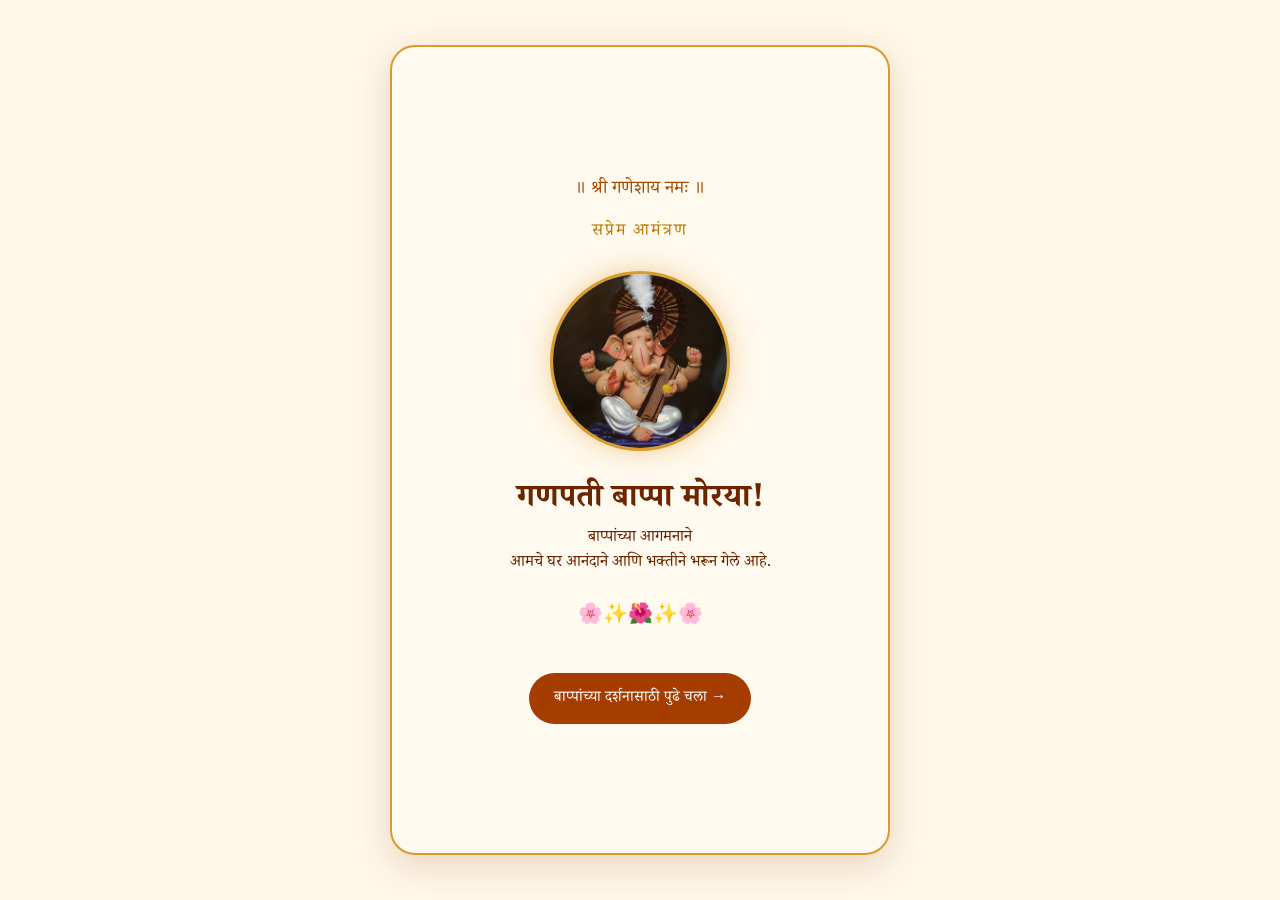
==== index.html @ 400f2520 "Add files via upload" ====
<!DOCTYPE html>
<html lang="mr">

<head>
    <meta charset="UTF-8">
    <meta name="viewport" content="width=device-width, initial-scale=1.0">

    <title>गणपती बाप्पा मोरया 🙏</title>

    <link rel="stylesheet" href="style.css">

    <link rel="preconnect" href="https://fonts.googleapis.com">
    <link rel="preconnect" href="https://fonts.gstatic.com" crossorigin>
    <link href="https://fonts.googleapis.com/css2?family=Noto+Serif+Devanagari:wght@400;600;700&display=swap" rel="stylesheet">
</head>

<body>

    <div class="invitation home-page">

        <p class="mantra">॥ श्री गणेशाय नमः ॥</p>

        <p class="welcome">सप्रेम आमंत्रण</p>

        <div class="ganpati">
   <img src="bappa.jpg" alt="श्री गणपती बाप्पा">
</div>

        <h1>गणपती बाप्पा मोरया!</h1>

        <p class="message">
            बाप्पांच्या आगमनाने
            <br>
            आमचे घर आनंदाने आणि भक्तीने भरून गेले आहे.
        </p>

        <div class="flowers">
            🌸✨🌺✨🌸
        </div>

        <a href="invitation.html" class="button">
            बाप्पांच्या दर्शनासाठी पुढे चला →
        </a>

    </div>

</body>

</html>
---- style.css ----
* {
    margin: 0;
    padding: 0;
    box-sizing: border-box;
}

body {
    min-height: 100vh;
    background: #fff7e8;
    font-family: "Noto Serif Devanagari", serif;
    display: flex;
    justify-content: center;
    align-items: center;
    color: #6b2600;
}

.invitation {
    width: 90%;
    max-width: 500px;
    min-height: 90vh;
    padding: 35px 25px;
    text-align: center;

    background: #fffaf0;

    border: 2px solid #d99b2b;
    border-radius: 25px;

    box-shadow: 0 10px 35px rgba(120, 60, 0, 0.18);

    animation: appear 1.5s ease;
}

/* Top mantra */

.mantra {
    color: #a84b00;
    font-size: 18px;
    margin-bottom: 15px;
}

/* Welcome */

.welcome {
    font-size: 17px;
    color: #c27a00;
    letter-spacing: 2px;
}

/* Bappa symbol */

.ganpati {
    width: 180px;
    height: 180px;

    margin: 25px auto;

    border-radius: 50%;

    display: flex;
    justify-content: center;
    align-items: center;

    background: #fff0cf;

    border: 3px solid #d99b2b;

    box-shadow:
        0 0 20px rgba(218, 150, 30, 0.3),
        0 0 50px rgba(218, 150, 30, 0.15);

    overflow: hidden;

    animation: float 3s ease-in-out infinite;
}

.ganpati img {
    width: 100%;
    height: 100%;
    object-fit: cover;
}

/* Details */

.details {
    margin: 30px 0;

    padding: 20px;

    border-top: 1px solid #e1b75d;
    border-bottom: 1px solid #e1b75d;
}

.details div {
    margin: 15px 0;
}

.details span {
    font-size: 22px;
}

.details h3 {
    color: #a63d00;
    margin: 4px;
}

.details p {
    font-size: 15px;
}

/* Blessing */

.blessing {
    font-size: 15px;
    line-height: 1.9;
    font-style: italic;
    color: #8a5100;
}

/* Flowers */

.flowers {
    margin: 25px 0;
    font-size: 20px;
}

/* Bottom */

h2 {
    font-size: 21px;
    color: #a63d00;
}

/* Animations */

@keyframes appear {

    from {
        opacity: 0;
        transform: translateY(30px);
    }

    to {
        opacity: 1;
        transform: translateY(0);
    }

}

@keyframes float {

    0%, 100% {
        transform: translateY(0);
    }

    50% {
        transform: translateY(-8px);
    }

}

/* Mobile */

@media (max-width: 450px) {

    .invitation {
        width: 94%;
        padding: 30px 18px;
    }

    h1 {
        font-size: 25px;
    }

    .message {
        font-size: 15px;
    }

}
/* Main Page Button */

.button {
    display: inline-block;

    margin-top: 15px;
    padding: 14px 25px;

    background: #a63d00;
    color: white;

    text-decoration: none;

    border-radius: 30px;

    font-size: 15px;

    transition: 0.3s;
}

.button:hover {
    transform: scale(1.05);
    background: #c45a00;
}

/* Back Button */
.back-button {
    position: fixed;
    bottom: 20px;
    left: 20px;

    padding: 10px 18px;

    background: #a63d00;
    color: white;

    text-decoration: none;

    border-radius: 25px;

    font-size: 14px;

    box-shadow: 0 4px 12px rgba(0, 0, 0, 0.15);

    transition: 0.3s;

    z-index: 100;
}

.back-button:hover {
    transform: scale(1.05);
    background: #c45a00;
}

/* Main Page */

.home-page {
    display: flex;
    flex-direction: column;
    justify-content: center;
    align-items: center;
}
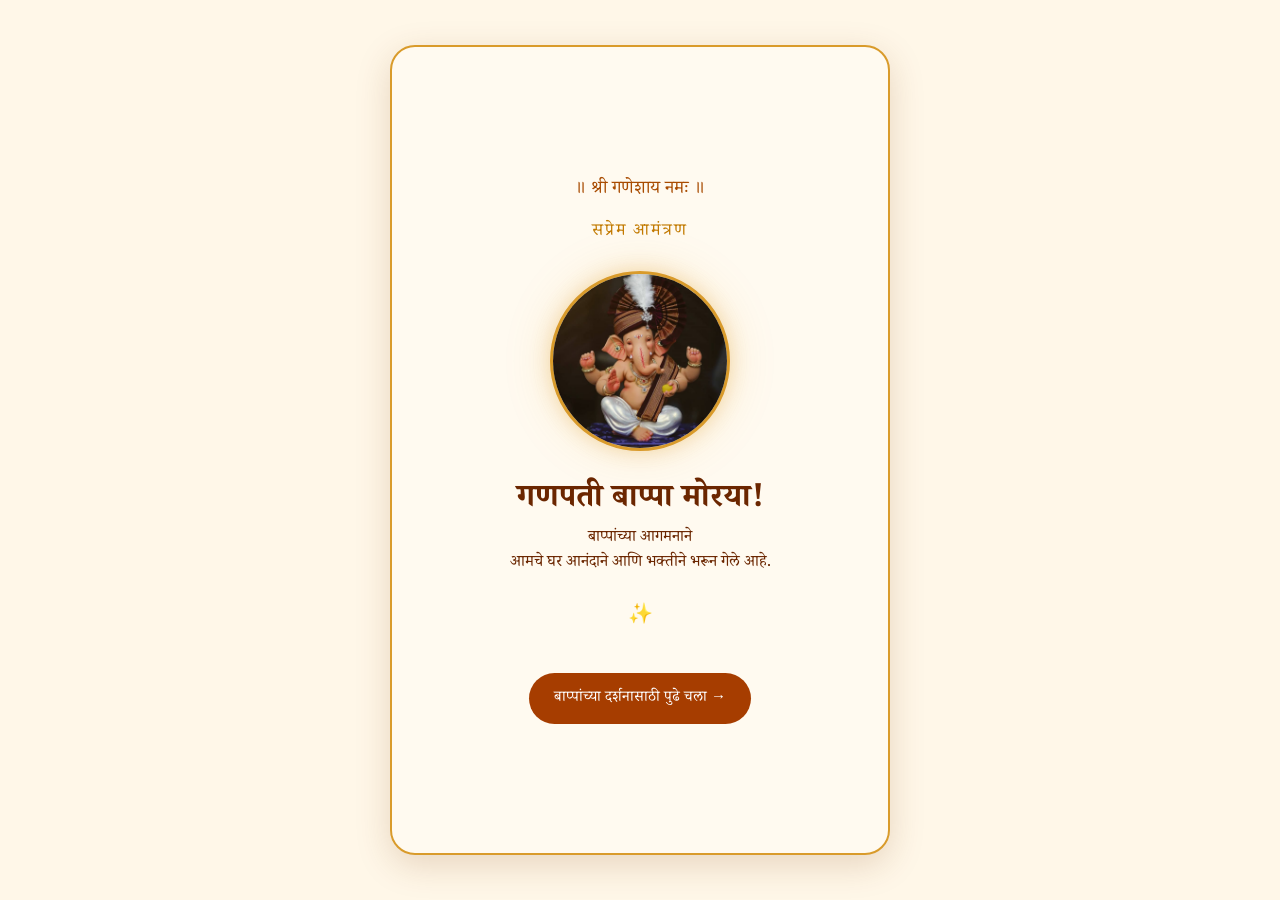
==== commit 157fd6a7: "emoji updation" ====
--- a/index.html
+++ b/index.html
@@ -35,7 +35,7 @@
         </p>
 
         <div class="flowers">
-            🌸✨🌺✨🌸
+            ✨
         </div>
 
         <a href="invitation.html" class="button">
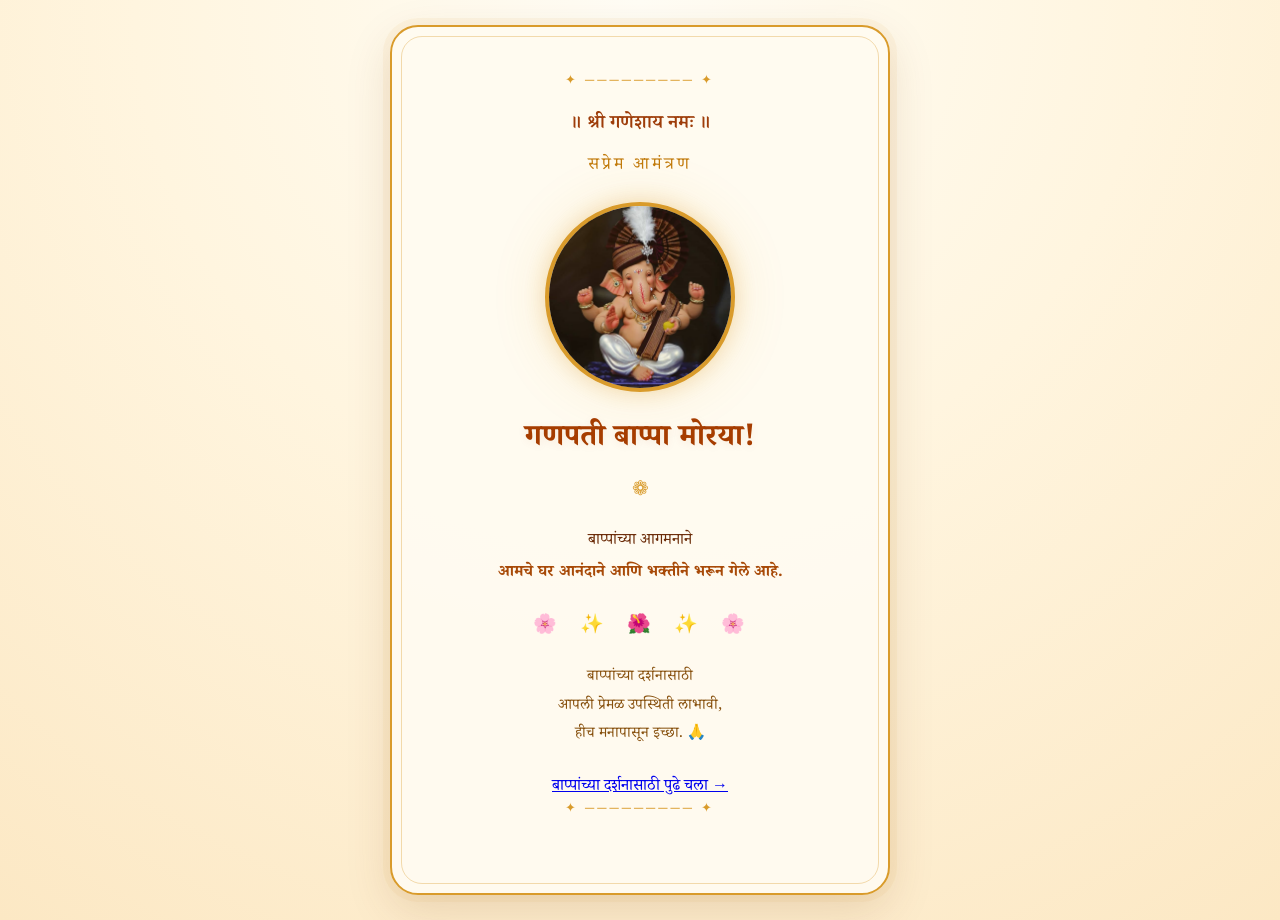
==== commit 0cec17e6: "Improve Ganpati invitation design" ====
--- a/index.html
+++ b/index.html
@@ -9,38 +9,70 @@
 
     <link rel="stylesheet" href="style.css">
 
+    <!-- Marathi Font -->
     <link rel="preconnect" href="https://fonts.googleapis.com">
     <link rel="preconnect" href="https://fonts.gstatic.com" crossorigin>
-    <link href="https://fonts.googleapis.com/css2?family=Noto+Serif+Devanagari:wght@400;600;700&display=swap" rel="stylesheet">
+    <link href="https://fonts.googleapis.com/css2?family=Noto+Serif+Devanagari:wght@400;500;600;700&display=swap"
+        rel="stylesheet">
 </head>
 
 <body>
 
     <div class="invitation home-page">
 
-        <p class="mantra">॥ श्री गणेशाय नमः ॥</p>
+        <!-- Decorative Top -->
+        <div class="top-decoration">
+            ✦ ───────── ✦
+        </div>
 
-        <p class="welcome">सप्रेम आमंत्रण</p>
+        <p class="mantra">
+            ॥ श्री गणेशाय नमः ॥
+        </p>
 
+        <p class="welcome">
+            सप्रेम आमंत्रण
+        </p>
+
+        <!-- Bappa Image -->
         <div class="ganpati">
-   <img src="bappa.jpg" alt="श्री गणपती बाप्पा">
-</div>
+            <img src="bappa.jpg" alt="श्री गणपती बाप्पा">
+        </div>
 
-        <h1>गणपती बाप्पा मोरया!</h1>
+        <h1>
+            गणपती बाप्पा मोरया!
+        </h1>
+
+        <div class="small-divider">
+            ❁
+        </div>
 
         <p class="message">
             बाप्पांच्या आगमनाने
             <br>
-            आमचे घर आनंदाने आणि भक्तीने भरून गेले आहे.
+            <strong>आमचे घर आनंदाने आणि भक्तीने भरून गेले आहे.</strong>
         </p>
 
         <div class="flowers">
-            ✨
+            🌸 &nbsp; ✨ &nbsp; 🌺 &nbsp; ✨ &nbsp; 🌸
         </div>
 
+        <p class="invite-line">
+            बाप्पांच्या दर्शनासाठी
+            <br>
+            आपली प्रेमळ उपस्थिती लाभावी,
+            <br>
+            हीच मनापासून इच्छा. 🙏
+        </p>
+
+        <!-- Next Page Button -->
         <a href="invitation.html" class="button">
-            बाप्पांच्या दर्शनासाठी पुढे चला →
+            बाप्पांच्या दर्शनासाठी पुढे चला
+            <span>→</span>
         </a>
+
+        <div class="bottom-decoration">
+            ✦ ───────── ✦
+        </div>
 
     </div>
 
--- a/style.css
+++ b/style.css
@@ -1,241 +1,604 @@
+/* ============================= */
+/* BASIC RESET */
+/* ============================= */
+
 * {
     margin: 0;
     padding: 0;
     box-sizing: border-box;
 }
 
+
+/* ============================= */
+/* BODY */
+/* ============================= */
+
 body {
     min-height: 100vh;
-    background: #fff7e8;
+
+    background:
+        radial-gradient(circle at top, #fffdf5 0%, #fff5df 45%, #fce8c4 100%);
+
     font-family: "Noto Serif Devanagari", serif;
+
+    color: #6b2b08;
+
     display: flex;
     justify-content: center;
     align-items: center;
-    color: #6b2600;
-}
+
+    padding: 25px 15px;
+}
+
+
+/* ============================= */
+/* MAIN INVITATION CARD */
+/* ============================= */
 
 .invitation {
-    width: 90%;
+    position: relative;
+
+    width: 100%;
     max-width: 500px;
+
     min-height: 90vh;
-    padding: 35px 25px;
+
+    padding: 45px 28px 55px;
+
     text-align: center;
 
-    background: #fffaf0;
+    background: rgba(255, 251, 241, 0.96);
 
     border: 2px solid #d99b2b;
-    border-radius: 25px;
-
-    box-shadow: 0 10px 35px rgba(120, 60, 0, 0.18);
-
-    animation: appear 1.5s ease;
-}
-
-/* Top mantra */
+
+    border-radius: 28px;
+
+    box-shadow:
+        0 15px 45px rgba(120, 60, 0, 0.15),
+        0 0 0 7px rgba(217, 155, 43, 0.06);
+
+    overflow: hidden;
+
+    animation: pageAppear 1.2s ease;
+}
+
+
+/* Inner Border */
+
+.invitation::before {
+    content: "";
+
+    position: absolute;
+
+    top: 9px;
+    left: 9px;
+    right: 9px;
+    bottom: 9px;
+
+    border: 1px solid rgba(217, 155, 43, 0.35);
+
+    border-radius: 21px;
+
+    pointer-events: none;
+}
+
+
+/* ============================= */
+/* TOP DECORATION */
+/* ============================= */
+
+.top-decoration,
+.bottom-decoration {
+    color: #d99b2b;
+
+    font-size: 13px;
+
+    letter-spacing: 3px;
+
+    margin-bottom: 18px;
+}
+
+
+/* ============================= */
+/* MANTRA */
+/* ============================= */
 
 .mantra {
-    color: #a84b00;
-    font-size: 18px;
-    margin-bottom: 15px;
-}
-
-/* Welcome */
+    color: #9e3d0a;
+
+    font-size: 19px;
+
+    font-weight: 600;
+
+    margin-bottom: 13px;
+}
+
+
+/* ============================= */
+/* WELCOME */
+/* ============================= */
 
 .welcome {
+    color: #c17a0a;
+
     font-size: 17px;
-    color: #c27a00;
-    letter-spacing: 2px;
-}
-
-/* Bappa symbol */
+
+    letter-spacing: 3px;
+
+    margin-bottom: 22px;
+}
+
+
+/* ============================= */
+/* BAPPA IMAGE */
+/* ============================= */
 
 .ganpati {
-    width: 180px;
-    height: 180px;
-
-    margin: 25px auto;
+    width: 190px;
+    height: 190px;
+
+    margin: 0 auto 25px;
 
     border-radius: 50%;
 
-    display: flex;
-    justify-content: center;
-    align-items: center;
+    overflow: hidden;
+
+    border: 4px solid #d99b2b;
 
     background: #fff0cf;
 
-    border: 3px solid #d99b2b;
-
     box-shadow:
-        0 0 20px rgba(218, 150, 30, 0.3),
-        0 0 50px rgba(218, 150, 30, 0.15);
-
-    overflow: hidden;
-
-    animation: float 3s ease-in-out infinite;
-}
+        0 0 20px rgba(217, 155, 43, 0.3),
+        0 0 55px rgba(217, 155, 43, 0.15);
+
+    animation: floating 4s ease-in-out infinite;
+}
+
 
 .ganpati img {
     width: 100%;
     height: 100%;
+
     object-fit: cover;
-}
-
-/* Details */
+
+    display: block;
+}
+
+
+/* ============================= */
+/* SMALL BAPPA IMAGE PAGE 2 */
+/* ============================= */
+
+.small-ganpati {
+    width: 125px;
+    height: 125px;
+
+    margin-bottom: 20px;
+}
+
+
+/* ============================= */
+/* MAIN HEADING */
+/* ============================= */
+
+h1 {
+    color: #a63d00;
+
+    font-size: 30px;
+
+    font-weight: 700;
+
+    margin-bottom: 12px;
+
+    text-shadow: 0 2px 8px rgba(166, 61, 0, 0.08);
+}
+
+
+/* ============================= */
+/* SMALL DIVIDER */
+/* ============================= */
+
+.small-divider {
+    color: #d99b2b;
+
+    font-size: 20px;
+
+    margin: 5px 0 18px;
+}
+
+
+/* ============================= */
+/* MESSAGE */
+/* ============================= */
+
+.message {
+    color: #6b2b08;
+
+    font-size: 16px;
+
+    line-height: 2;
+
+    margin-bottom: 20px;
+}
+
+
+.message strong {
+    color: #a84a08;
+}
+
+
+/* ============================= */
+/* FLOWERS */
+/* ============================= */
+
+.flowers {
+    margin: 22px 0;
+
+    font-size: 19px;
+
+    letter-spacing: 2px;
+
+    animation: gentleGlow 3s ease-in-out infinite;
+}
+
+
+/* ============================= */
+/* EXTRA INVITATION TEXT */
+/* ============================= */
+
+.invite-line {
+    font-size: 15px;
+
+    line-height: 1.9;
+
+    color: #87500d;
+
+    margin-bottom: 25px;
+}
+
+
+/* ============================= */
+/* BUTTON */
+/* ============================= */
+
+
+
+/* ============================= */
+/* DETAILS SECTION */
+/* ============================= */
 
 .details {
-    margin: 30px 0;
-
-    padding: 20px;
-
-    border-top: 1px solid #e1b75d;
-    border-bottom: 1px solid #e1b75d;
-}
-
-.details div {
-    margin: 15px 0;
-}
-
-.details span {
-    font-size: 22px;
-}
-
-.details h3 {
+    margin: 28px 0;
+
+    padding: 10px 5px;
+
+    border-top: 1px solid #dfb45a;
+
+    border-bottom: 1px solid #dfb45a;
+}
+
+
+/* ============================= */
+/* EACH DETAIL */
+/* ============================= */
+
+.detail-item {
+    display: flex;
+
+    align-items: center;
+
+    justify-content: center;
+
+    gap: 15px;
+
+    margin: 20px 0;
+}
+
+
+.detail-icon {
+    width: 42px;
+    height: 42px;
+
+    display: flex;
+
+    justify-content: center;
+    align-items: center;
+
+    background: #fff0cf;
+
+    border: 1px solid #e2b95e;
+
+    border-radius: 50%;
+
+    font-size: 19px;
+
+    flex-shrink: 0;
+}
+
+
+.detail-item h3 {
     color: #a63d00;
-    margin: 4px;
-}
-
-.details p {
+
+    font-size: 17px;
+
+    margin-bottom: 4px;
+}
+
+
+.detail-item p {
+    color: #6b2b08;
+
+    font-size: 14px;
+
+    line-height: 1.7;
+}
+
+
+.detail-item strong {
+    color: #a84a08;
+}
+
+
+/* ============================= */
+/* BLESSING BOX */
+/* ============================= */
+
+.blessing-box {
+    margin: 25px auto;
+
+    padding: 18px 15px;
+
+    max-width: 370px;
+
+    background: #fff5dc;
+
+    border-left: 3px solid #d99b2b;
+
+    border-right: 3px solid #d99b2b;
+
+    border-radius: 10px;
+}
+
+
+.blessing {
+    color: #87500d;
+
     font-size: 15px;
-}
-
-/* Blessing */
-
-.blessing {
-    font-size: 15px;
-    line-height: 1.9;
+
+    line-height: 2;
+
     font-style: italic;
-    color: #8a5100;
-}
-
-/* Flowers */
-
-.flowers {
-    margin: 25px 0;
-    font-size: 20px;
-}
-
-/* Bottom */
+}
+
+
+/* ============================= */
+/* FINAL HEADING */
+/* ============================= */
 
 h2 {
-    font-size: 21px;
     color: #a63d00;
-}
-
-/* Animations */
-
-@keyframes appear {
+
+    font-size: 23px;
+
+    margin-top: 10px;
+
+    margin-bottom: 12px;
+}
+
+
+/* ============================= */
+/* THANK YOU TEXT */
+/* ============================= */
+
+.thank-you {
+    color: #9a6518;
+
+    font-size: 14px;
+
+    font-style: italic;
+
+    line-height: 1.8;
+}
+
+
+/* ============================= */
+/* BACK BUTTON */
+/* ============================= */
+
+.back-button {
+    position: fixed;
+
+    left: 18px;
+    bottom: 18px;
+
+    padding: 9px 17px;
+
+    background: #a63d00;
+
+    color: white;
+
+    text-decoration: none;
+
+    border-radius: 25px;
+
+    font-size: 13px;
+
+    box-shadow:
+        0 5px 15px rgba(0, 0, 0, 0.18);
+
+    transition: all 0.3s ease;
+
+    z-index: 100;
+}
+
+
+.back-button:hover {
+    background: #c45a00;
+
+    transform: translateY(-3px);
+}
+
+
+/* ============================= */
+/* ANIMATIONS */
+/* ============================= */
+
+@keyframes pageAppear {
 
     from {
         opacity: 0;
-        transform: translateY(30px);
+
+        transform: translateY(25px);
     }
 
     to {
         opacity: 1;
+
         transform: translateY(0);
     }
-
-}
-
-@keyframes float {
-
-    0%, 100% {
+}
+
+
+@keyframes floating {
+
+    0% {
         transform: translateY(0);
     }
 
     50% {
-        transform: translateY(-8px);
-    }
-
-}
-
-/* Mobile */
-
-@media (max-width: 450px) {
+        transform: translateY(-7px);
+    }
+
+    100% {
+        transform: translateY(0);
+    }
+}
+
+
+@keyframes gentleGlow {
+
+    0% {
+        opacity: 0.75;
+    }
+
+    50% {
+        opacity: 1;
+    }
+
+    100% {
+        opacity: 0.75;
+    }
+}
+
+
+/* ============================= */
+/* MOBILE DESIGN */
+/* ============================= */
+
+@media (max-width: 500px) {
+
+    body {
+        padding: 10px;
+    }
+
 
     .invitation {
-        width: 94%;
-        padding: 30px 18px;
-    }
+        min-height: 95vh;
+
+        padding: 35px 20px 60px;
+
+        border-radius: 23px;
+    }
+
+
+    .mantra {
+        font-size: 17px;
+    }
+
+
+    .welcome {
+        font-size: 15px;
+
+        letter-spacing: 2px;
+    }
+
+
+    .ganpati {
+        width: 155px;
+        height: 155px;
+    }
+
+
+    .small-ganpati {
+        width: 110px;
+        height: 110px;
+    }
+
 
     h1 {
         font-size: 25px;
     }
 
+
     .message {
-        font-size: 15px;
-    }
-
-}
-/* Main Page Button */
-
-.button {
-    display: inline-block;
-
-    margin-top: 15px;
-    padding: 14px 25px;
-
-    background: #a63d00;
-    color: white;
-
-    text-decoration: none;
-
-    border-radius: 30px;
-
-    font-size: 15px;
-
-    transition: 0.3s;
-}
-
-.button:hover {
-    transform: scale(1.05);
-    background: #c45a00;
-}
-
-/* Back Button */
-.back-button {
-    position: fixed;
-    bottom: 20px;
-    left: 20px;
-
-    padding: 10px 18px;
-
-    background: #a63d00;
-    color: white;
-
-    text-decoration: none;
-
-    border-radius: 25px;
-
-    font-size: 14px;
-
-    box-shadow: 0 4px 12px rgba(0, 0, 0, 0.15);
-
-    transition: 0.3s;
-
-    z-index: 100;
-}
-
-.back-button:hover {
-    transform: scale(1.05);
-    background: #c45a00;
-}
-
-/* Main Page */
-
-.home-page {
-    display: flex;
-    flex-direction: column;
-    justify-content: center;
-    align-items: center;
+        font-size: 14px;
+
+        line-height: 1.9;
+    }
+
+
+    .invite-line {
+        font-size: 14px;
+    }
+
+
+    .button {
+        font-size: 14px;
+
+        padding: 13px 20px;
+    }
+
+
+    .detail-item {
+        gap: 12px;
+    }
+
+
+    .detail-icon {
+        width: 38px;
+        height: 38px;
+
+        font-size: 17px;
+    }
+
+
+    .detail-item h3 {
+        font-size: 16px;
+    }
+
+
+    .detail-item p {
+        font-size: 13px;
+    }
+
+
+    .blessing {
+        font-size: 14px;
+    }
+
+
+    h2 {
+        font-size: 20px;
+    }
+
+
+    .back-button {
+        left: 12px;
+        bottom: 12px;
+
+        font-size: 12px;
+
+        padding: 8px 14px;
+    }
+
 }
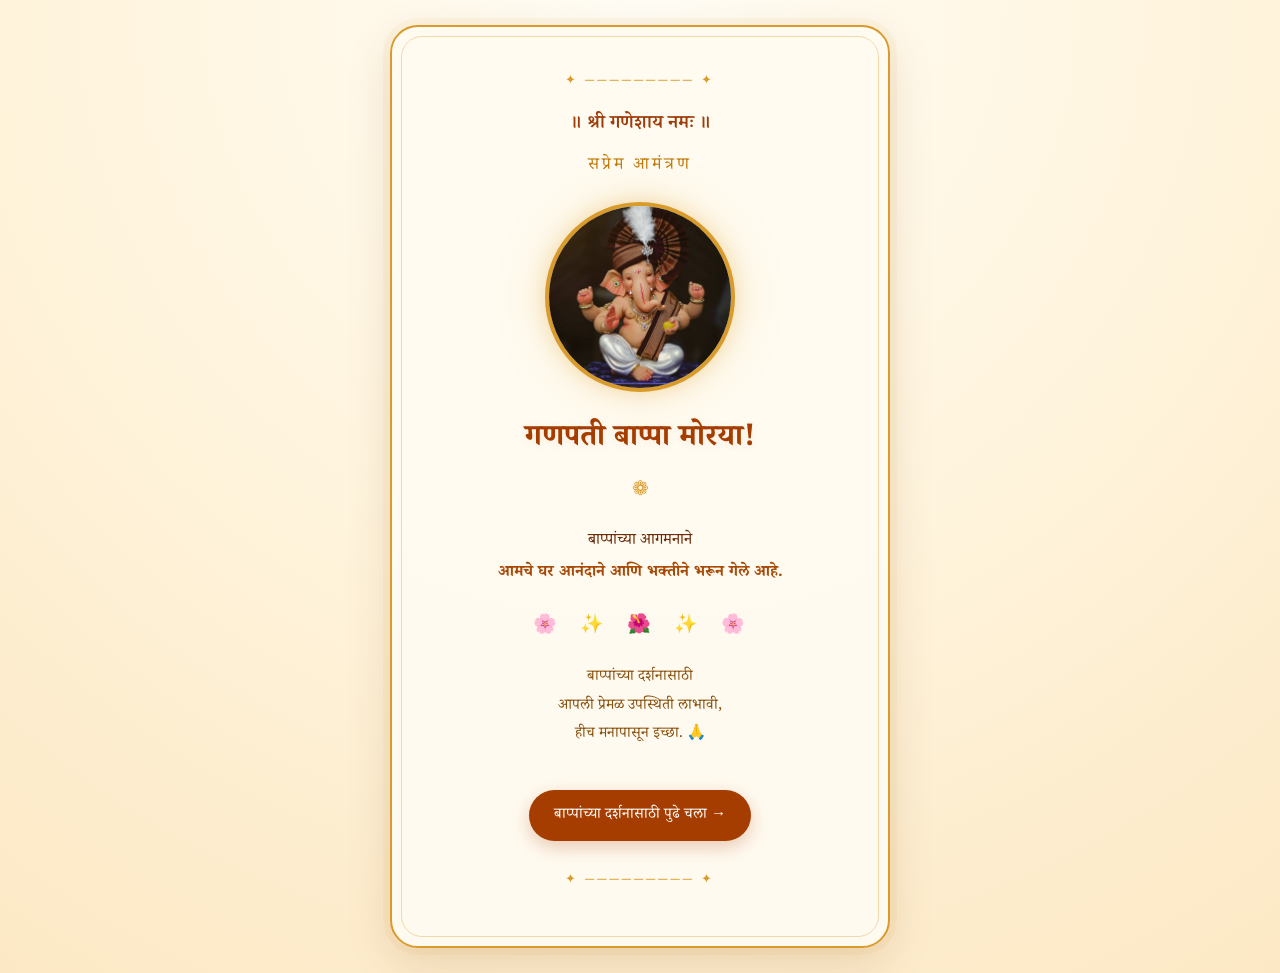
==== commit 6fe63335: "final" ====
--- a/index.html
+++ b/index.html
@@ -53,7 +53,7 @@
         </p>
 
         <div class="flowers">
-            🌸 &nbsp; ✨ &nbsp; 🌺 &nbsp; ✨ &nbsp; 🌸
+          🌸 &nbsp; ✨ &nbsp; 🌺 &nbsp; ✨ &nbsp; 🌸
         </div>
 
         <p class="invite-line">
@@ -65,10 +65,9 @@
         </p>
 
         <!-- Next Page Button -->
-        <a href="invitation.html" class="button">
-            बाप्पांच्या दर्शनासाठी पुढे चला
-            <span>→</span>
-        </a>
+       <a href="invitation.html" class="button">
+    बाप्पांच्या दर्शनासाठी पुढे चला →
+      </a>
 
         <div class="bottom-decoration">
             ✦ ───────── ✦
--- a/style.css
+++ b/style.css
@@ -1,6 +1,10 @@
-/* ============================= */
-/* BASIC RESET */
-/* ============================= */
+/* =========================================
+   GANPATI INVITATION WEBSITE
+   Complete style.css
+   ========================================= */
+
+
+/* ---------- BASIC RESET ---------- */
 
 * {
     margin: 0;
@@ -9,15 +13,18 @@
 }
 
 
-/* ============================= */
-/* BODY */
-/* ============================= */
+/* ---------- BODY ---------- */
 
 body {
     min-height: 100vh;
 
     background:
-        radial-gradient(circle at top, #fffdf5 0%, #fff5df 45%, #fce8c4 100%);
+        radial-gradient(
+            circle at top,
+            #fffdf5 0%,
+            #fff5df 45%,
+            #fce8c4 100%
+        );
 
     font-family: "Noto Serif Devanagari", serif;
 
@@ -31,9 +38,7 @@
 }
 
 
-/* ============================= */
-/* MAIN INVITATION CARD */
-/* ============================= */
+/* ---------- MAIN CARD ---------- */
 
 .invitation {
     position: relative;
@@ -59,11 +64,11 @@
 
     overflow: hidden;
 
-    animation: pageAppear 1.2s ease;
-}
-
-
-/* Inner Border */
+    animation: pageEnter 1s ease;
+}
+
+
+/* ---------- INNER DECORATIVE BORDER ---------- */
 
 .invitation::before {
     content: "";
@@ -83,9 +88,7 @@
 }
 
 
-/* ============================= */
-/* TOP DECORATION */
-/* ============================= */
+/* ---------- TOP & BOTTOM DECORATION ---------- */
 
 .top-decoration,
 .bottom-decoration {
@@ -99,9 +102,13 @@
 }
 
 
-/* ============================= */
-/* MANTRA */
-/* ============================= */
+.bottom-decoration {
+    margin-top: 30px;
+    margin-bottom: 0;
+}
+
+
+/* ---------- MANTRA ---------- */
 
 .mantra {
     color: #9e3d0a;
@@ -114,9 +121,7 @@
 }
 
 
-/* ============================= */
-/* WELCOME */
-/* ============================= */
+/* ---------- WELCOME ---------- */
 
 .welcome {
     color: #c17a0a;
@@ -129,9 +134,9 @@
 }
 
 
-/* ============================= */
-/* BAPPA IMAGE */
-/* ============================= */
+/* =========================================
+   BAPPA IMAGE
+   ========================================= */
 
 .ganpati {
     width: 190px;
@@ -165,9 +170,7 @@
 }
 
 
-/* ============================= */
-/* SMALL BAPPA IMAGE PAGE 2 */
-/* ============================= */
+/* ---------- SMALL BAPPA IMAGE ON PAGE 2 ---------- */
 
 .small-ganpati {
     width: 125px;
@@ -177,9 +180,9 @@
 }
 
 
-/* ============================= */
-/* MAIN HEADING */
-/* ============================= */
+/* =========================================
+   HEADINGS
+   ========================================= */
 
 h1 {
     color: #a63d00;
@@ -190,13 +193,23 @@
 
     margin-bottom: 12px;
 
-    text-shadow: 0 2px 8px rgba(166, 61, 0, 0.08);
-}
-
-
-/* ============================= */
-/* SMALL DIVIDER */
-/* ============================= */
+    text-shadow:
+        0 2px 8px rgba(166, 61, 0, 0.08);
+}
+
+
+h2 {
+    color: #a63d00;
+
+    font-size: 23px;
+
+    margin-top: 10px;
+
+    margin-bottom: 12px;
+}
+
+
+/* ---------- SMALL DIVIDER ---------- */
 
 .small-divider {
     color: #d99b2b;
@@ -207,9 +220,9 @@
 }
 
 
-/* ============================= */
-/* MESSAGE */
-/* ============================= */
+/* =========================================
+   TEXT
+   ========================================= */
 
 .message {
     color: #6b2b08;
@@ -227,9 +240,20 @@
 }
 
 
-/* ============================= */
-/* FLOWERS */
-/* ============================= */
+/* ---------- EXTRA INVITATION TEXT ---------- */
+
+.invite-line {
+    font-size: 15px;
+
+    line-height: 1.9;
+
+    color: #87500d;
+
+    margin-bottom: 25px;
+}
+
+
+/* ---------- FLOWERS ---------- */
 
 .flowers {
     margin: 22px 0;
@@ -242,30 +266,38 @@
 }
 
 
-/* ============================= */
-/* EXTRA INVITATION TEXT */
-/* ============================= */
-
-.invite-line {
+.button {
+    display: inline-block;
+
+    margin-top: 15px;
+
+    padding: 14px 25px;
+
+    background: #a63d00;
+
+    color: white;
+
+    text-decoration: none;
+
+    border-radius: 30px;
+
     font-size: 15px;
 
-    line-height: 1.9;
-
-    color: #87500d;
-
-    margin-bottom: 25px;
-}
-
-
-/* ============================= */
-/* BUTTON */
-/* ============================= */
-
-
-
-/* ============================= */
-/* DETAILS SECTION */
-/* ============================= */
+    box-shadow: 0 6px 18px rgba(166, 61, 0, 0.25);
+
+    transition: 0.3s ease;
+}
+
+.button:hover {
+    background: #c45a00;
+
+    transform: translateY(-3px);
+
+    box-shadow: 0 9px 22px rgba(166, 61, 0, 0.3);
+}
+/* =========================================
+   PAGE 2 - DETAILS
+   ========================================= */
 
 .details {
     margin: 28px 0;
@@ -278,9 +310,7 @@
 }
 
 
-/* ============================= */
-/* EACH DETAIL */
-/* ============================= */
+/* ---------- EACH DETAIL ---------- */
 
 .detail-item {
     display: flex;
@@ -294,6 +324,8 @@
     margin: 20px 0;
 }
 
+
+/* ---------- DETAIL ICON ---------- */
 
 .detail-icon {
     width: 42px;
@@ -316,6 +348,8 @@
 }
 
 
+/* ---------- DETAIL HEADING ---------- */
+
 .detail-item h3 {
     color: #a63d00;
 
@@ -325,6 +359,8 @@
 }
 
 
+/* ---------- DETAIL TEXT ---------- */
+
 .detail-item p {
     color: #6b2b08;
 
@@ -339,9 +375,9 @@
 }
 
 
-/* ============================= */
-/* BLESSING BOX */
-/* ============================= */
+/* =========================================
+   BLESSING BOX
+   ========================================= */
 
 .blessing-box {
     margin: 25px auto;
@@ -371,24 +407,7 @@
 }
 
 
-/* ============================= */
-/* FINAL HEADING */
-/* ============================= */
-
-h2 {
-    color: #a63d00;
-
-    font-size: 23px;
-
-    margin-top: 10px;
-
-    margin-bottom: 12px;
-}
-
-
-/* ============================= */
-/* THANK YOU TEXT */
-/* ============================= */
+/* ---------- FINAL TEXT ---------- */
 
 .thank-you {
     color: #9a6518;
@@ -401,9 +420,9 @@
 }
 
 
-/* ============================= */
-/* BACK BUTTON */
-/* ============================= */
+/* =========================================
+   BACK BUTTON
+   ========================================= */
 
 .back-button {
     position: fixed;
@@ -426,7 +445,9 @@
     box-shadow:
         0 5px 15px rgba(0, 0, 0, 0.18);
 
-    transition: all 0.3s ease;
+    transition:
+        transform 0.3s ease,
+        background 0.3s ease;
 
     z-index: 100;
 }
@@ -439,25 +460,34 @@
 }
 
 
-/* ============================= */
-/* ANIMATIONS */
-/* ============================= */
-
-@keyframes pageAppear {
+/* =========================================
+   ANIMATIONS
+   ========================================= */
+
+
+/* Page appears smoothly */
+
+@keyframes pageEnter {
 
     from {
         opacity: 0;
 
-        transform: translateY(25px);
+        transform:
+            scale(0.96)
+            translateY(20px);
     }
 
     to {
         opacity: 1;
 
-        transform: translateY(0);
-    }
-}
-
+        transform:
+            scale(1)
+            translateY(0);
+    }
+}
+
+
+/* Bappa gently floats */
 
 @keyframes floating {
 
@@ -475,6 +505,8 @@
 }
 
 
+/* Flowers gently glow */
+
 @keyframes gentleGlow {
 
     0% {
@@ -491,9 +523,29 @@
 }
 
 
-/* ============================= */
-/* MOBILE DESIGN */
-/* ============================= */
+/* Button appears slightly later */
+
+@keyframes buttonAppear {
+
+    from {
+        opacity: 0;
+
+        transform:
+            translateY(15px);
+    }
+
+    to {
+        opacity: 1;
+
+        transform:
+            translateY(0);
+    }
+}
+
+
+/* =========================================
+   MOBILE DESIGN
+   ========================================= */
 
 @media (max-width: 500px) {
 
@@ -522,6 +574,8 @@
         letter-spacing: 2px;
     }
 
+
+    /* Main Bappa image */
 
     .ganpati {
         width: 155px;
@@ -529,6 +583,8 @@
     }
 
 
+    /* Smaller Bappa on Page 2 */
+
     .small-ganpati {
         width: 110px;
         height: 110px;
@@ -540,6 +596,11 @@
     }
 
 
+    h2 {
+        font-size: 20px;
+    }
+
+
     .message {
         font-size: 14px;
 
@@ -587,11 +648,6 @@
     }
 
 
-    h2 {
-        font-size: 20px;
-    }
-
-
     .back-button {
         left: 12px;
         bottom: 12px;
